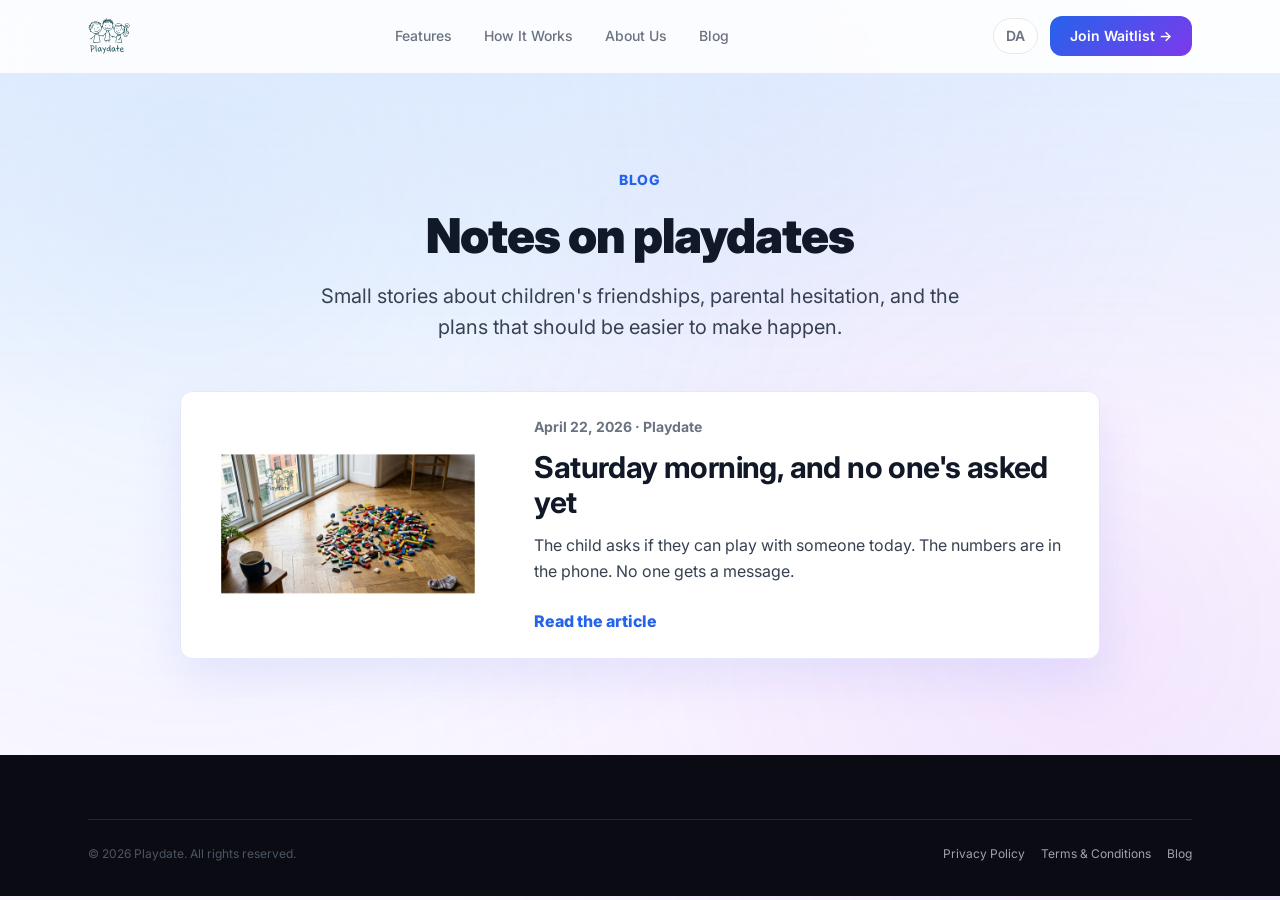
==== blog/index.html @ 5e4b8d81 "Add blog section" ====
<!DOCTYPE html>
<html lang="da">
<head>
  <meta charset="UTF-8">
  <meta name="viewport" content="width=device-width, initial-scale=1.0">
  <title>Blog — Playdate</title>
  <meta name="description" content="Fortællinger og noter om legeaftaler, børneliv og de små sociale tærskler i familielivet.">
  <link rel="canonical" href="https://skalvilege.dk/blog/">
  <meta name="robots" content="index, follow">

  <meta property="og:title" content="Blog — Playdate">
  <meta property="og:description" content="Fortællinger og noter om legeaftaler, børneliv og de små sociale tærskler i familielivet.">
  <meta property="og:type" content="website">
  <meta property="og:url" content="https://skalvilege.dk/blog/">
  <meta property="og:locale" content="da_DK">
  <meta property="og:locale:alternate" content="en_GB">
  <meta property="og:site_name" content="Playdate">
  <meta property="og:image" content="https://skalvilege.dk/assets/blog/playdate-19-04.jpg">

  <meta name="twitter:card" content="summary_large_image">
  <meta name="twitter:title" content="Blog — Playdate">
  <meta name="twitter:description" content="Fortællinger og noter om legeaftaler, børneliv og de små sociale tærskler i familielivet.">
  <meta name="twitter:image" content="https://skalvilege.dk/assets/blog/playdate-19-04.jpg">

  <script type="application/ld+json">
  {
    "@context": "https://schema.org",
    "@type": "Blog",
    "name": "Playdate Blog",
    "description": "Fortællinger og noter om legeaftaler, børneliv og de små sociale tærskler i familielivet.",
    "url": "https://skalvilege.dk/blog/",
    "inLanguage": ["da", "en"],
    "publisher": {
      "@type": "Organization",
      "name": "Playdate",
      "logo": {
        "@type": "ImageObject",
        "url": "https://skalvilege.dk/assets/logo-color.svg"
      }
    },
    "blogPost": [
      {
        "@type": "BlogPosting",
        "headline": "Lørdag formiddag, og ingen har spurgt endnu",
        "alternativeHeadline": "Saturday morning, and no one's asked yet",
        "url": "https://skalvilege.dk/blog/lordag-formiddag/",
        "datePublished": "2026-04-22",
        "author": {
          "@type": "Organization",
          "name": "Playdate"
        }
      }
    ]
  }
  </script>

  <meta name="theme-color" content="#2563eb">
  <link rel="icon" type="image/svg+xml" href="../assets/logo-no-background.svg">
  <link rel="apple-touch-icon" href="../assets/logo.png">
  <link rel="alternate" hreflang="da" href="https://skalvilege.dk/blog/">
  <link rel="alternate" hreflang="en" href="https://skalvilege.dk/blog/">
  <link rel="alternate" hreflang="x-default" href="https://skalvilege.dk/blog/">
  <link rel="alternate" type="application/rss+xml" title="Playdate Blog" href="/blog/feed.xml">
  <link rel="preconnect" href="https://fonts.googleapis.com">
  <link rel="preconnect" href="https://fonts.gstatic.com" crossorigin>
  <link href="https://fonts.googleapis.com/css2?family=Inter:wght@400;500;600;700;800;900&display=swap" rel="stylesheet">
  <link rel="stylesheet" href="../css/styles.css?v=__VERSION__">
  <script defer src="../js/blog-i18n.js?v=__VERSION__"></script>
</head>
<body data-blog-page="index">
  <nav class="nav">
    <div class="nav-inner">
      <a href="/" class="nav-logo" aria-label="Playdate">
        <img src="../assets/logo-no-background.svg" alt="Playdate" width="36" height="36">
      </a>
      <ul class="nav-links">
        <li><a href="/#features" data-blog-i18n="nav.features">Funktioner</a></li>
        <li><a href="/#how-it-works" data-blog-i18n="nav.how">Sådan virker det</a></li>
        <li><a href="/#founders" data-blog-i18n="nav.about">Om os</a></li>
        <li><a href="/blog/" aria-current="page" data-blog-i18n="nav.blog">Blog</a></li>
      </ul>
      <div class="nav-actions">
        <button id="lang-toggle" class="lang-toggle" type="button" aria-label="Switch language">
          <span data-blog-i18n="lang.toggle">EN</span>
        </button>
        <a href="/#cta" class="btn btn-primary btn-primary-sm" data-blog-i18n="nav.cta">Tilmeld venteliste →</a>
      </div>
    </div>
  </nav>

  <main>
    <section class="blog-hero">
      <div class="container">
        <p class="eyebrow" data-blog-i18n="blog.index.eyebrow">Blog</p>
        <h1 data-blog-i18n="blog.index.title">Noter om legeaftaler</h1>
        <p data-blog-i18n="blog.index.text">Små fortællinger om børneliv, forældretøven og de aftaler, der gerne må blive lidt lettere at få til at ske.</p>
      </div>
    </section>

    <section class="blog-list-section">
      <div class="container">
        <article class="blog-card">
          <a href="/blog/lordag-formiddag/" class="blog-card-image" aria-label="Læs Lørdag formiddag, og ingen har spurgt endnu" data-blog-i18n-aria="blog.card.aria">
            <img src="../assets/blog/playdate-19-04.jpg" alt="Et barn bygger LEGO lørdag formiddag, mens en forælder overvejer en legeaftale" data-blog-i18n-alt="blog.image.alt" width="1408" height="768">
          </a>
          <div class="blog-card-body">
            <p class="post-meta" data-blog-i18n="blog.post.date">22. april 2026 · Playdate</p>
            <h2><a href="/blog/lordag-formiddag/" data-blog-i18n="blog.post.title">Lørdag formiddag, og ingen har spurgt endnu</a></h2>
            <p data-blog-i18n="blog.post.excerpt">Barnet spørger, om man skal lege med nogen i dag. Numrene ligger i telefonen. Alligevel bliver der ikke skrevet.</p>
            <a href="/blog/lordag-formiddag/" class="read-more" data-blog-i18n="blog.read">Læs artiklen</a>
          </div>
        </article>
      </div>
    </section>
  </main>

  <footer class="footer">
    <div class="container">
      <div class="footer-bottom">
        <p data-blog-i18n="footer.copy">© 2026 Playdate. Alle rettigheder forbeholdes.</p>
        <div class="footer-links">
          <a href="/privacy-policy/" data-blog-i18n="footer.privacy">Privatlivspolitik</a>
          <a href="/terms.html" data-blog-i18n="footer.terms">Vilkår og betingelser</a>
          <a href="/blog/" data-blog-i18n="nav.blog">Blog</a>
        </div>
      </div>
    </div>
  </footer>
</body>
</html>
---- css/styles.css ----
/* ==========================================================================
   skalvilege.dk / Playdate — Design Tokens & Styles
   Blue → purple gradient system from the Playdate brand.
   ========================================================================== */

:root {
  /* Colors */
  --color-primary: #2563eb;
  --color-primary-dark: #1d4ed8;
  --color-accent: #7c3aed;
  --color-indigo: #4f46e5;
  --color-gradient: linear-gradient(135deg, #2563eb 0%, #7c3aed 100%);
  --color-gradient-soft: linear-gradient(135deg, #4f46e5 0%, #7c3aed 100%);

  --color-bg: #ffffff;
  --color-bg-soft: #f8f9ff;
  --color-bg-card: #ffffff;
  --color-bg-hero: linear-gradient(to bottom, #eff6ff 0%, #ffffff 50%, #faf5ff 100%);
  --color-bg-founders: linear-gradient(135deg, #f0f9ff 0%, #faf5ff 100%);
  --color-bg-dark: #0b0b14;

  --color-text: #111827;
  --color-text-secondary: #374151;
  --color-text-muted: #6b7280;
  --color-text-faint: #9ca3af;

  --color-border: #e5e7eb;
  --color-border-soft: #f0f0f5;

  --color-success-bg: #dcfce7;
  --color-success: #16a34a;

  --color-danish-red: #c60c30;

  /* Typography */
  --font-family: 'Inter', -apple-system, BlinkMacSystemFont, 'Segoe UI', sans-serif;

  --text-xs: 0.75rem;
  --text-sm: 0.875rem;
  --text-base: 1rem;
  --text-lg: 1.125rem;
  --text-xl: 1.25rem;
  --text-2xl: 1.5rem;
  --text-3xl: 1.875rem;
  --text-4xl: 2.25rem;
  --text-5xl: 3rem;
  --text-6xl: 3.75rem;

  /* Spacing */
  --space-xxs: 4px;
  --space-xs: 8px;
  --space-sm: 12px;
  --space-md: 16px;
  --space-lg: 24px;
  --space-xl: 32px;
  --space-2xl: 48px;
  --space-3xl: 64px;
  --space-4xl: 96px;

  /* Radius */
  --radius-sm: 8px;
  --radius-md: 12px;
  --radius-lg: 16px;
  --radius-xl: 20px;
  --radius-2xl: 24px;
  --radius-full: 9999px;

  /* Shadows */
  --shadow-sm: 0 1px 2px rgba(0, 0, 0, 0.04);
  --shadow: 0 2px 8px rgba(0, 0, 0, 0.06);
  --shadow-md: 0 4px 20px rgba(99, 102, 241, 0.08);
  --shadow-lg: 0 20px 48px rgba(99, 102, 241, 0.12);
  --shadow-xl: 0 32px 64px rgba(30, 20, 60, 0.35);
  --shadow-btn: 0 8px 24px rgba(99, 102, 241, 0.35);

  /* Transitions */
  --transition-fast: 150ms ease;
  --transition-base: 250ms ease;
  --transition-slow: 400ms ease;
}

/* ==========================================================================
   Reset & Base
   ========================================================================== */

*,
*::before,
*::after {
  margin: 0;
  padding: 0;
  box-sizing: border-box;
}

html {
  scroll-behavior: smooth;
  -webkit-text-size-adjust: 100%;
}

body {
  font-family: var(--font-family);
  font-size: var(--text-base);
  line-height: 1.6;
  color: var(--color-text);
  background: var(--color-bg-hero);
  background-attachment: fixed;
  -webkit-font-smoothing: antialiased;
  -moz-osx-font-smoothing: grayscale;
  overflow-x: hidden;
  -webkit-tap-highlight-color: transparent;
  position: relative;
  min-height: 100vh;
}

body::before {
  content: "";
  position: fixed;
  inset: 0;
  pointer-events: none;
  z-index: -1;
  background:
    radial-gradient(circle at 15% 20%, rgba(59, 130, 246, 0.12) 0%, transparent 55%),
    radial-gradient(circle at 85% 70%, rgba(147, 51, 234, 0.10) 0%, transparent 55%),
    radial-gradient(circle at 60% 10%, rgba(99, 102, 241, 0.07) 0%, transparent 40%);
}

img,
svg {
  display: block;
  max-width: 100%;
}

a {
  color: var(--color-primary);
  text-decoration: none;
  transition: color var(--transition-fast);
}

a:hover {
  color: var(--color-primary-dark);
}

h1, h2, h3, h4 {
  color: var(--color-text);
  line-height: 1.2;
  letter-spacing: -0.02em;
}

button {
  font-family: inherit;
  cursor: pointer;
  border: none;
  background: none;
}

/* ==========================================================================
   Layout
   ========================================================================== */

.container {
  width: 100%;
  max-width: 1152px;
  margin: 0 auto;
  padding: 0 var(--space-lg);
}

.section {
  padding: var(--space-3xl) 0;
}

.section-sm {
  padding: var(--space-2xl) 0;
}

.section-header {
  text-align: center;
  margin-bottom: var(--space-2xl);
}

.section-header h2 {
  font-size: var(--text-3xl);
  font-weight: 700;
  margin-bottom: var(--space-sm);
}

.section-header p {
  color: var(--color-text-muted);
  max-width: 560px;
  margin: 0 auto;
}

.grad-text {
  background: var(--color-gradient);
  -webkit-background-clip: text;
  -webkit-text-fill-color: transparent;
  background-clip: text;
}

/* ==========================================================================
   Buttons
   ========================================================================== */

.btn {
  display: inline-flex;
  align-items: center;
  justify-content: center;
  gap: var(--space-xs);
  padding: var(--space-sm) var(--space-lg);
  font-family: var(--font-family);
  font-size: var(--text-base);
  font-weight: 600;
  border-radius: var(--radius-md);
  cursor: pointer;
  transition: all var(--transition-fast);
  text-decoration: none;
  line-height: 1.4;
  min-height: 48px;
  white-space: nowrap;
}

.btn-primary {
  background: var(--color-gradient);
  color: #fff;
  padding: 14px 28px;
  border-radius: var(--radius-md);
}

.btn-primary:hover {
  color: #fff;
  opacity: 0.92;
  transform: translateY(-1px);
  box-shadow: var(--shadow-btn);
}

.btn-primary:active {
  transform: translateY(0);
}

.btn-primary-sm {
  padding: 10px 20px;
  font-size: var(--text-sm);
  min-height: 40px;
}

.btn-outline {
  border: 2px solid var(--color-primary);
  color: var(--color-primary);
  padding: 12px 26px;
  background: transparent;
}

.btn-outline:hover {
  background: #eff6ff;
  color: var(--color-primary);
  transform: translateY(-1px);
}

.btn-white {
  background: #fff;
  color: var(--color-primary-dark);
  font-weight: 700;
  padding: 14px 28px;
  border-radius: var(--radius-md);
}

.btn-white:hover {
  background: #eff6ff;
  color: var(--color-primary-dark);
}

/* ==========================================================================
   Navigation
   ========================================================================== */

.nav {
  position: sticky;
  top: 0;
  z-index: 100;
  background: rgba(255, 255, 255, 0.85);
  backdrop-filter: blur(12px);
  -webkit-backdrop-filter: blur(12px);
  border-bottom: 1px solid transparent;
  transition: border-color var(--transition-base);
}

.nav--scrolled {
  border-bottom-color: var(--color-border);
}

.nav-inner {
  max-width: 1152px;
  margin: 0 auto;
  padding: var(--space-md) var(--space-lg);
  display: flex;
  align-items: center;
  justify-content: space-between;
  gap: var(--space-md);
}

.nav-logo img {
  height: 36px;
  width: auto;
}

.nav-links {
  display: none;
  list-style: none;
  gap: var(--space-xl);
}

.nav-links a {
  font-size: var(--text-sm);
  font-weight: 500;
  color: var(--color-text-muted);
  transition: color var(--transition-fast);
}

.nav-links a:hover {
  color: var(--color-primary);
}

.nav-actions {
  display: flex;
  align-items: center;
  gap: var(--space-sm);
}

.lang-toggle {
  display: inline-flex;
  align-items: center;
  justify-content: center;
  padding: var(--space-xxs) var(--space-sm);
  font-family: var(--font-family);
  font-size: var(--text-sm);
  font-weight: 600;
  color: var(--color-text-muted);
  background: #fff;
  border: 1.5px solid var(--color-border);
  border-radius: var(--radius-full);
  transition: all var(--transition-fast);
  min-width: 44px;
  min-height: 36px;
  line-height: 1;
}

.lang-toggle:hover {
  border-color: var(--color-primary);
  color: var(--color-primary);
}

.lang-toggle:active {
  transform: scale(0.96);
}

/* ==========================================================================
   Hero
   ========================================================================== */

.hero {
  padding: var(--space-2xl) 0 var(--space-3xl);
}

.hero-inner {
  display: flex;
  flex-direction: column;
  align-items: center;
  gap: var(--space-3xl);
}

.hero-copy {
  flex: 1;
  text-align: center;
}

.hero-badge {
  display: inline-flex;
  align-items: center;
  gap: var(--space-xs);
  padding: 6px 16px;
  background: #eff6ff;
  color: var(--color-primary-dark);
  border: 1px solid #bfdbfe;
  border-radius: var(--radius-full);
  font-size: var(--text-sm);
  font-weight: 600;
  margin-bottom: var(--space-lg);
}

.flag-dk {
  width: 20px;
  height: 14px;
  border-radius: 2px;
  flex-shrink: 0;
}

.hero h1 {
  font-size: var(--text-5xl);
  font-weight: 900;
  line-height: 1.08;
  letter-spacing: -0.03em;
  margin-bottom: var(--space-md);
}

.hero-sub {
  font-size: var(--text-lg);
  color: var(--color-text-secondary);
  max-width: 540px;
  margin: 0 auto var(--space-sm);
  font-weight: 500;
  line-height: 1.5;
}

.hero-body {
  font-size: var(--text-base);
  color: var(--color-text-muted);
  max-width: 540px;
  margin: 0 auto var(--space-xl);
  line-height: 1.65;
}

.hero-actions {
  display: flex;
  flex-direction: column;
  gap: var(--space-sm);
  justify-content: center;
  margin-bottom: var(--space-xl);
}

.trust-badges {
  display: flex;
  flex-wrap: wrap;
  justify-content: center;
  gap: var(--space-lg);
  font-size: var(--text-sm);
  color: var(--color-text-muted);
}

.trust-badge {
  display: inline-flex;
  align-items: center;
  gap: var(--space-xs);
}

.check {
  width: 20px;
  height: 20px;
  background: var(--color-success-bg);
  color: var(--color-success);
  border-radius: var(--radius-full);
  display: inline-flex;
  align-items: center;
  justify-content: center;
  font-size: 11px;
  font-weight: 700;
}

/* ==========================================================================
   Phone Mockup
   ========================================================================== */

.phone-wrap {
  position: relative;
  flex-shrink: 0;
  perspective: 1000px;
}

.phone-glow {
  position: absolute;
  inset: 0;
  z-index: -1;
  filter: blur(60px);
  opacity: 0.4;
  background: radial-gradient(circle, #6366f1 0%, #7c3aed 60%, transparent 100%);
  transform: scale(1.2);
}

.phone {
  width: 260px;
  height: 520px;
  background: #fff;
  border-radius: 40px;
  box-shadow: 0 0 0 10px #1a1a2e, var(--shadow-xl);
  overflow: hidden;
  position: relative;
  transform: rotateY(-8deg) rotateX(3deg);
}

.phone-notch {
  position: absolute;
  top: 0;
  left: 50%;
  transform: translateX(-50%);
  width: 80px;
  height: 22px;
  background: #1a1a2e;
  border-radius: 0 0 16px 16px;
  z-index: 10;
}

.phone-screen {
  height: 100%;
  background: var(--color-bg-soft);
  padding-top: 28px;
  overflow: hidden;
  position: relative;
}

.phone-topbar {
  padding: 12px 16px 8px;
  background: var(--color-gradient);
  color: #fff;
  display: flex;
  align-items: center;
  justify-content: space-between;
}

.phone-greeting p:first-child {
  font-size: 10px;
  opacity: 0.85;
  margin-bottom: 1px;
}

.phone-greeting p:last-child {
  font-size: 14px;
  font-weight: 700;
}

.phone-avatar {
  width: 32px;
  height: 32px;
  border-radius: 50%;
  background: rgba(255, 255, 255, 0.2);
  overflow: hidden;
}

.phone-avatar img {
  width: 100%;
  height: 100%;
  object-fit: cover;
}

.phone-content {
  padding: 12px;
  overflow-y: auto;
  height: calc(100% - 80px);
}

.phone-card {
  background: #fff;
  border-radius: 14px;
  padding: 12px;
  margin-bottom: 10px;
  box-shadow: 0 2px 8px rgba(0, 0, 0, 0.06);
}

.phone-card-label {
  font-size: 10px;
  color: var(--color-text-muted);
  font-weight: 600;
  text-transform: uppercase;
  letter-spacing: 0.05em;
  margin-bottom: 6px;
}

.phone-row {
  display: flex;
  align-items: center;
  gap: 8px;
}

.phone-pic {
  width: 36px;
  height: 36px;
  border-radius: 50%;
  overflow: hidden;
  flex-shrink: 0;
}

.phone-pic-sm {
  width: 32px;
  height: 32px;
}

.phone-pic img {
  width: 100%;
  height: 100%;
  object-fit: cover;
}

.phone-name {
  font-size: 12px;
  font-weight: 600;
  color: var(--color-text);
}

.phone-meta {
  font-size: 10px;
  color: var(--color-text-muted);
}

.phone-pill {
  margin-left: auto;
  background: var(--color-success-bg);
  color: var(--color-success);
  font-size: 10px;
  font-weight: 600;
  padding: 2px 7px;
  border-radius: 20px;
}

.phone-invite {
  background: #eff6ff;
  border: 1px solid #bfdbfe;
  border-radius: 14px;
  padding: 10px 12px;
  margin-bottom: 10px;
}

.phone-invite-title {
  font-size: 10px;
  font-weight: 700;
  color: var(--color-primary-dark);
  margin-bottom: 4px;
}

.phone-invite p {
  font-size: 11px;
  color: var(--color-text-secondary);
}

.phone-invite-actions {
  display: flex;
  gap: 6px;
  margin-top: 8px;
}

.phone-btn {
  flex: 1;
  font-size: 10px;
  font-weight: 600;
  padding: 5px;
  border-radius: 8px;
}

.phone-btn-primary {
  background: var(--color-gradient);
  color: #fff;
}

.phone-btn-secondary {
  background: #f3f4f6;
  color: var(--color-text-muted);
}

.phone-section-title {
  font-size: 11px;
  font-weight: 700;
  color: var(--color-text-secondary);
  margin-bottom: 6px;
}

.phone-suggestion {
  background: #fff;
  border-radius: 14px;
  padding: 10px 12px;
  margin-bottom: 8px;
  box-shadow: 0 2px 8px rgba(0, 0, 0, 0.05);
  display: flex;
  align-items: center;
  gap: 10px;
}

.phone-suggestion-body {
  flex: 1;
  min-width: 0;
}

.phone-suggestion-body p:first-child {
  font-size: 11px;
  font-weight: 600;
  color: var(--color-text);
}

.phone-suggestion-body p:nth-child(2) {
  font-size: 10px;
  color: var(--color-text-muted);
  margin-bottom: 3px;
}

.phone-emoji {
  font-size: 13px;
}

.phone-invite-btn {
  background: var(--color-gradient);
  color: #fff;
  font-size: 10px;
  font-weight: 600;
  padding: 4px 9px;
  border-radius: 8px;
  flex-shrink: 0;
}

.phone-nav {
  position: absolute;
  bottom: 0;
  left: 0;
  right: 0;
  background: #fff;
  border-top: 1px solid var(--color-border-soft);
  display: flex;
  padding: 8px 0 12px;
}

.phone-nav-item {
  flex: 1;
  text-align: center;
}

.phone-nav-icon {
  font-size: 16px;
}

.phone-nav-label {
  font-size: 8px;
  color: var(--color-text-faint);
  font-weight: 600;
}

.phone-nav-item--active .phone-nav-label {
  color: var(--color-primary);
}

/* ==========================================================================
   Features
   ========================================================================== */

.features {
  padding: var(--space-3xl) 0;
  background: linear-gradient(to bottom, rgba(219, 234, 254, 0.4) 0%, transparent 100%);
}

.feature-grid {
  display: grid;
  grid-template-columns: 1fr;
  gap: var(--space-lg);
}

.feature-card {
  background: #fff;
  border-radius: var(--radius-xl);
  padding: var(--space-xl);
  box-shadow: var(--shadow-sm);
  border: 1px solid #f3f4f6;
  transition: transform var(--transition-base), box-shadow var(--transition-base);
}

.feature-card:hover {
  transform: translateY(-4px);
  box-shadow: var(--shadow-lg);
}

.feature-icon {
  width: 48px;
  height: 48px;
  display: flex;
  align-items: center;
  justify-content: center;
  border-radius: var(--radius-md);
  font-size: 24px;
  margin-bottom: var(--space-md);
}

.feature-icon--blue { background: #dbeafe; }
.feature-icon--purple { background: #ede9fe; }
.feature-icon--green { background: #dcfce7; }
.feature-icon--yellow { background: #fef9c3; }
.feature-icon--pink { background: #fce7f3; }
.feature-icon--indigo { background: #e0e7ff; }

.feature-card h3 {
  font-size: var(--text-lg);
  font-weight: 700;
  margin-bottom: var(--space-xs);
}

.feature-card p {
  font-size: var(--text-sm);
  color: var(--color-text-muted);
  line-height: 1.6;
}

/* ==========================================================================
   How it works
   ========================================================================== */

.how {
  padding: var(--space-3xl) 0;
  background: #fff;
}

.steps {
  display: grid;
  grid-template-columns: 1fr;
  gap: var(--space-xl);
  max-width: 960px;
  margin: 0 auto;
  position: relative;
}

.step {
  text-align: center;
  position: relative;
}

.step-num {
  width: 64px;
  height: 64px;
  margin: 0 auto var(--space-md);
  border-radius: var(--radius-xl);
  display: flex;
  align-items: center;
  justify-content: center;
  color: #fff;
  font-size: var(--text-2xl);
  font-weight: 700;
  box-shadow: var(--shadow-btn);
}

.step-num--1 { background: linear-gradient(135deg, #2563eb, #4f46e5); }
.step-num--2 { background: linear-gradient(135deg, #4f46e5, #7c3aed); }
.step-num--3 { background: linear-gradient(135deg, #7c3aed, #9d4edd); }

.step h3 {
  font-size: var(--text-lg);
  font-weight: 700;
  margin-bottom: var(--space-xs);
}

.step p {
  font-size: var(--text-sm);
  color: var(--color-text-muted);
  line-height: 1.6;
}

/* ==========================================================================
   Stats bar
   ========================================================================== */

.stats {
  padding: var(--space-xl) 0;
  border-top: 1px solid var(--color-border);
  border-bottom: 1px solid var(--color-border);
  background: #fff;
}

.stats-grid {
  max-width: 720px;
  margin: 0 auto;
  display: grid;
  grid-template-columns: repeat(3, 1fr);
  gap: var(--space-md);
  text-align: center;
}

.stat-value {
  font-size: var(--text-3xl);
  font-weight: 900;
}

.stat-label {
  color: var(--color-text-muted);
  font-size: var(--text-sm);
  margin-top: 4px;
}

.stat-flag {
  display: flex;
  justify-content: center;
  margin-bottom: 4px;
}

.stat-flag svg {
  width: 48px;
  height: 36px;
  border-radius: 4px;
}

/* ==========================================================================
   Testimonials
   ========================================================================== */

.testimonials {
  padding: var(--space-3xl) 0;
  background: #fff;
}

.testimonial-grid {
  display: grid;
  grid-template-columns: 1fr;
  gap: var(--space-lg);
}

.testimonial {
  background: #fff;
  border-radius: var(--radius-xl);
  padding: var(--space-xl);
  box-shadow: 0 4px 20px rgba(99, 102, 241, 0.08);
  border: 1px solid #e5e7ff;
}

.stars {
  color: #facc15;
  font-size: var(--text-sm);
  margin-bottom: var(--space-md);
}

.testimonial p {
  color: var(--color-text-secondary);
  font-size: var(--text-sm);
  line-height: 1.65;
  margin-bottom: var(--space-lg);
}

.testimonial-author {
  display: flex;
  align-items: center;
  gap: var(--space-sm);
}

.avatar {
  width: 36px;
  height: 36px;
  border-radius: 50%;
  overflow: hidden;
  background: linear-gradient(135deg, #60a5fa, #a78bfa);
  display: flex;
  align-items: center;
  justify-content: center;
  color: #fff;
  font-size: var(--text-sm);
  font-weight: 700;
  flex-shrink: 0;
}

.avatar img {
  width: 100%;
  height: 100%;
  object-fit: cover;
}

.testimonial-name {
  font-size: var(--text-sm);
  font-weight: 600;
  color: var(--color-text);
}

.testimonial-meta {
  font-size: var(--text-xs);
  color: var(--color-text-faint);
}

/* ==========================================================================
   Founders
   ========================================================================== */

.founders {
  padding: var(--space-3xl) 0;
  background: var(--color-bg-founders);
}

.founders-grid {
  display: grid;
  grid-template-columns: 1fr;
  gap: var(--space-lg);
  margin-bottom: var(--space-2xl);
}

.founder {
  background: #fff;
  border-radius: var(--radius-xl);
  padding: var(--space-xl);
  box-shadow: var(--shadow-sm);
  border: 1px solid #f3f4f6;
  transition: transform var(--transition-base), box-shadow var(--transition-base);
}

.founder:hover {
  transform: translateY(-4px);
  box-shadow: var(--shadow-lg);
}

.founder-head {
  display: flex;
  align-items: center;
  gap: var(--space-md);
  margin-bottom: var(--space-md);
}

.founder-pic {
  width: 56px;
  height: 56px;
  border-radius: var(--radius-lg);
  overflow: hidden;
  flex-shrink: 0;
}

.founder-pic img {
  width: 100%;
  height: 100%;
  object-fit: cover;
}

.founder-name {
  display: block;
  font-size: var(--text-xl);
  font-weight: 700;
  color: var(--color-text);
  transition: color var(--transition-fast);
}

.founder-name:hover {
  color: var(--color-primary);
}

.founder-role {
  font-size: var(--text-sm);
  color: var(--color-text-faint);
  margin-top: 2px;
}

.founder-bio {
  font-size: var(--text-sm);
  color: var(--color-text-secondary);
  line-height: 1.7;
}

.mission {
  background: #fff;
  border-radius: var(--radius-xl);
  padding: var(--space-2xl);
  box-shadow: var(--shadow-sm);
  border: 1px solid #e0e7ff;
  max-width: 760px;
  margin: 0 auto;
  text-align: center;
}

.mission h3 {
  font-size: var(--text-xl);
  font-weight: 700;
  margin-bottom: var(--space-md);
}

.mission p {
  color: var(--color-text-secondary);
  line-height: 1.7;
}

/* ==========================================================================
   Blog
   ========================================================================== */

.blog-hero {
  padding: var(--space-4xl) 0 var(--space-2xl);
  text-align: center;
  background: linear-gradient(to bottom, rgba(219, 234, 254, 0.55), rgba(255, 255, 255, 0));
}

.eyebrow {
  margin-bottom: var(--space-md);
  font-size: var(--text-sm);
  font-weight: 800;
  color: var(--color-primary);
  text-transform: uppercase;
  letter-spacing: 0.06em;
}

.blog-hero h1 {
  max-width: 760px;
  margin: 0 auto var(--space-md);
  font-size: var(--text-5xl);
  font-weight: 900;
}

.blog-hero p:last-child {
  max-width: 660px;
  margin: 0 auto;
  font-size: var(--text-xl);
  color: var(--color-text-secondary);
  line-height: 1.55;
}

.blog-list-section {
  padding: 0 0 var(--space-4xl);
}

.blog-card {
  display: grid;
  grid-template-columns: 1fr;
  gap: var(--space-xl);
  align-items: center;
  max-width: 920px;
  margin: 0 auto;
  padding: var(--space-lg);
  background: #fff;
  border: 1px solid #e5e7ff;
  border-radius: var(--radius-md);
  box-shadow: var(--shadow-lg);
}

.blog-card-image {
  display: block;
  overflow: hidden;
  border-radius: var(--radius-md);
  aspect-ratio: 1408 / 768;
  background: #dbeafe;
}

.blog-card-image img {
  width: 100%;
  height: 100%;
  object-fit: cover;
}

.blog-card-body h2 {
  margin-bottom: var(--space-sm);
  font-size: var(--text-3xl);
  line-height: 1.16;
}

.blog-card-body h2 a {
  color: var(--color-text);
}

.blog-card-body p:not(.post-meta) {
  margin-bottom: var(--space-lg);
  color: var(--color-text-secondary);
  line-height: 1.65;
}

.post-meta {
  margin-bottom: var(--space-sm);
  font-size: var(--text-sm);
  font-weight: 700;
  color: var(--color-text-muted);
}

.read-more,
.back-link {
  font-size: var(--text-base);
  font-weight: 800;
  color: var(--color-primary);
}

.back-link {
  display: inline-flex;
  align-items: center;
  min-height: 40px;
  padding: var(--space-xs) var(--space-sm);
}

.back-link::before {
  content: "\2190";
  margin-right: var(--space-xs);
}

.post-header {
  padding: var(--space-4xl) 0 var(--space-2xl);
  text-align: center;
}

.post-header-inner {
  max-width: 900px;
}

.post-header .back-link {
  margin-bottom: var(--space-lg);
}

.post-header h1 {
  max-width: 840px;
  margin: 0 auto var(--space-lg);
  font-size: var(--text-5xl);
  font-weight: 900;
}

.post-dek {
  max-width: 720px;
  margin: 0 auto;
  font-size: var(--text-xl);
  color: var(--color-text-secondary);
  line-height: 1.55;
}

.post-hero-image {
  width: min(920px, calc(100% - 48px));
  margin: 0 auto var(--space-3xl);
  overflow: hidden;
  border-radius: var(--radius-md);
  background: #dbeafe;
  box-shadow: var(--shadow-lg);
}

.post-hero-image img {
  width: 100%;
  height: auto;
}

.post-content {
  max-width: 740px;
  margin: 0 auto;
  padding: 0 var(--space-lg) var(--space-4xl);
}

.post-content p {
  margin-bottom: var(--space-lg);
  font-size: var(--text-lg);
  line-height: 1.8;
  color: var(--color-text-secondary);
}

/* ==========================================================================
   Waitlist CTA
   ========================================================================== */

.cta {
  padding: var(--space-4xl) 0;
  background: var(--color-gradient);
  color: #fff;
  text-align: center;
}

.cta-badge {
  display: inline-block;
  background: rgba(255, 255, 255, 0.15);
  border: 1px solid rgba(255, 255, 255, 0.2);
  color: #fff;
  padding: 6px 16px;
  border-radius: var(--radius-full);
  font-size: var(--text-sm);
  font-weight: 600;
  margin-bottom: var(--space-md);
}

.cta h2 {
  color: #fff;
  font-size: var(--text-4xl);
  font-weight: 900;
  line-height: 1.1;
  margin-bottom: var(--space-md);
}

.cta-sub {
  color: #dbeafe;
  font-size: var(--text-lg);
  max-width: 560px;
  margin: 0 auto var(--space-2xl);
  line-height: 1.5;
}

.signup-form {
  max-width: 520px;
  margin: 0 auto var(--space-md);
  display: flex;
  flex-direction: column;
  gap: var(--space-sm);
}

.signup-form input[type="email"] {
  flex: 1;
  padding: 16px 20px;
  font-family: var(--font-family);
  font-size: 16px;
  border: none;
  border-radius: var(--radius-md);
  background: #fff;
  color: var(--color-text);
  outline: none;
  min-height: 52px;
}

.signup-form input[type="email"]:focus {
  box-shadow: 0 0 0 3px rgba(255, 255, 255, 0.5);
}

.signup-form input[type="email"]::placeholder {
  color: var(--color-text-faint);
}

.signup-form button {
  padding: 16px 28px;
  font-family: var(--font-family);
  font-size: var(--text-base);
  font-weight: 700;
  color: var(--color-primary-dark);
  background: #fff;
  border-radius: var(--radius-md);
  transition: all var(--transition-fast);
  min-height: 52px;
  white-space: nowrap;
}

.signup-form button:hover {
  background: #eff6ff;
}

.signup-note {
  color: #bfdbfe;
  font-size: var(--text-sm);
}

.signup-success {
  display: none;
  max-width: 520px;
  margin: 0 auto;
  padding: var(--space-md) var(--space-lg);
  background: rgba(255, 255, 255, 0.15);
  border: 1px solid rgba(255, 255, 255, 0.3);
  border-radius: var(--radius-md);
  color: #fff;
  font-weight: 500;
}

.signup-success.visible {
  display: block;
}

/* ==========================================================================
   Store buttons
   ========================================================================== */

.store-buttons {
  display: flex;
  gap: var(--space-md);
  justify-content: center;
  flex-wrap: wrap;
  margin-top: var(--space-2xl);
}

.store-btn {
  display: inline-flex;
  align-items: center;
  gap: 10px;
  padding: 10px 18px;
  background: #000;
  color: #fff;
  border-radius: var(--radius-md);
  text-decoration: none;
  transition: all var(--transition-fast);
  min-height: 52px;
  opacity: 0.85;
}

.store-btn:hover {
  color: #fff;
  opacity: 1;
  transform: translateY(-2px);
}

.store-btn[aria-disabled="true"] {
  cursor: default;
  pointer-events: none;
}

.store-btn svg {
  width: 24px;
  height: 24px;
  fill: #fff;
  flex-shrink: 0;
}

.store-btn-text {
  display: flex;
  flex-direction: column;
  line-height: 1.15;
  text-align: left;
}

.store-btn-label {
  font-size: 10px;
  opacity: 0.75;
}

.store-btn-name {
  font-size: var(--text-sm);
  font-weight: 600;
}

/* ==========================================================================
   Footer
   ========================================================================== */

.footer {
  background: var(--color-bg-dark);
  color: #9ca3af;
  padding: var(--space-3xl) 0 var(--space-xl);
}

.footer-grid {
  display: grid;
  grid-template-columns: 1fr;
  gap: var(--space-xl);
  margin-bottom: var(--space-xl);
}

.footer-brand img {
  height: 40px;
  margin-bottom: var(--space-md);
}

.footer-brand p {
  font-size: var(--text-sm);
  line-height: 1.65;
  max-width: 320px;
}

.footer h4 {
  color: #fff;
  font-size: var(--text-base);
  font-weight: 600;
  margin-bottom: var(--space-md);
}

.footer ul {
  list-style: none;
  display: flex;
  flex-direction: column;
  gap: var(--space-xs);
}

.footer ul a,
.footer ul li {
  font-size: var(--text-sm);
  color: #9ca3af;
  transition: color var(--transition-fast);
}

.footer ul a:hover {
  color: #fff;
}

.footer-contact p {
  font-size: var(--text-sm);
  margin-bottom: var(--space-xs);
}

.footer-contact-btn {
  font-family: var(--font-family);
  font-size: var(--text-sm);
  color: #9ca3af;
  text-decoration: underline;
  text-underline-offset: 2px;
  padding: 0;
  margin-top: var(--space-md);
}

.footer-contact-btn:hover {
  color: #fff;
}

.footer-bottom {
  padding-top: var(--space-lg);
  border-top: 1px solid #1f2937;
  display: flex;
  flex-direction: column;
  gap: var(--space-xs);
  align-items: center;
  justify-content: space-between;
  font-size: var(--text-xs);
  color: #4b5563;
  text-align: center;
}

.footer-links {
  display: flex;
  flex-wrap: wrap;
  justify-content: center;
  gap: var(--space-md);
}

.footer-links a {
  color: #9ca3af;
}

.footer-links a:hover {
  color: #fff;
}

/* ==========================================================================
   Contact modal
   ========================================================================== */

.modal {
  position: fixed;
  inset: 0;
  z-index: 1000;
  display: flex;
  align-items: center;
  justify-content: center;
  padding: var(--space-md);
}

.modal[hidden] {
  display: none;
}

.modal-backdrop {
  position: absolute;
  inset: 0;
  background: rgba(0, 0, 0, 0.5);
  cursor: pointer;
}

.modal-dialog {
  position: relative;
  width: 100%;
  max-width: 520px;
  max-height: 90vh;
  overflow-y: auto;
  padding: var(--space-xl);
  background: #fff;
  border-radius: var(--radius-xl);
  box-shadow: var(--shadow-lg);
}

.modal-close {
  position: absolute;
  top: var(--space-sm);
  right: var(--space-sm);
  width: 36px;
  height: 36px;
  display: flex;
  align-items: center;
  justify-content: center;
  font-size: 1.75rem;
  line-height: 1;
  color: var(--color-text-muted);
  border-radius: var(--radius-full);
  transition: background var(--transition-fast), color var(--transition-fast);
}

.modal-close:hover {
  background: #f3f4f6;
  color: var(--color-text);
}

.modal-dialog h2 {
  font-size: var(--text-2xl);
  font-weight: 700;
  margin-bottom: var(--space-xs);
  padding-right: var(--space-xl);
}

.modal-dialog > p {
  color: var(--color-text-muted);
  margin-bottom: var(--space-lg);
}

.contact-form {
  display: flex;
  flex-direction: column;
  gap: var(--space-sm);
}

.contact-form input,
.contact-form textarea {
  width: 100%;
  padding: 12px 16px;
  font-family: var(--font-family);
  font-size: 16px;
  border: 1.5px solid var(--color-border);
  border-radius: var(--radius-md);
  background: #fff;
  color: var(--color-text);
  outline: none;
  transition: border-color var(--transition-fast), box-shadow var(--transition-fast);
  min-height: 48px;
}

.contact-form textarea {
  resize: vertical;
  min-height: 120px;
  line-height: 1.5;
}

.contact-form input:focus,
.contact-form textarea:focus {
  border-color: var(--color-primary);
  box-shadow: 0 0 0 3px rgba(37, 99, 235, 0.15);
}

.contact-form .btn {
  margin-top: var(--space-xs);
  width: 100%;
}

.contact-form.hidden {
  display: none;
}

.contact-success,
.contact-error {
  display: none;
  margin-top: var(--space-sm);
  padding: var(--space-md);
  border-radius: var(--radius-md);
  font-weight: 500;
}

.contact-success {
  background: rgba(22, 163, 74, 0.1);
  border: 1px solid rgba(22, 163, 74, 0.3);
  color: var(--color-success);
}

.contact-success.visible {
  display: block;
}

.contact-error {
  background: rgba(220, 38, 38, 0.08);
  border: 1px solid rgba(220, 38, 38, 0.3);
  color: #dc2626;
}

.contact-error:not([hidden]) {
  display: block;
}

/* ==========================================================================
   Animations
   ========================================================================== */

@keyframes fadeUp {
  from { opacity: 0; transform: translateY(24px); }
  to { opacity: 1; transform: translateY(0); }
}

.fade-up { animation: fadeUp 0.7s ease-out forwards; }
.fade-up-1 { animation: fadeUp 0.7s 0.15s ease-out both; }
.fade-up-2 { animation: fadeUp 0.7s 0.30s ease-out both; }
.fade-up-3 { animation: fadeUp 0.7s 0.45s ease-out both; }

[data-animate] {
  opacity: 0;
  transform: translateY(20px);
  transition: opacity var(--transition-slow), transform var(--transition-slow);
}

[data-animate].visible {
  opacity: 1;
  transform: translateY(0);
}

[data-animate-delay="1"] { transition-delay: 100ms; }
[data-animate-delay="2"] { transition-delay: 200ms; }
[data-animate-delay="3"] { transition-delay: 300ms; }

/* ==========================================================================
   Utilities
   ========================================================================== */

.hidden {
  display: none !important;
}

.text-center {
  text-align: center;
}

/* ==========================================================================
   Responsive — Narrow mobile (≤ 420px)
   ========================================================================== */

@media (max-width: 640px) {
  .hero h1 {
    font-size: var(--text-3xl);
    letter-spacing: -0.02em;
  }

  .hero-sub {
    font-size: var(--text-base);
  }

  .cta h2 {
    font-size: var(--text-3xl);
  }

  .nav-logo img {
    height: 32px;
  }

  .container {
    padding: 0 var(--space-md);
  }

  .hero {
    padding: var(--space-xl) 0 var(--space-2xl);
  }

  .blog-hero {
    padding: var(--space-2xl) 0 var(--space-xl);
  }

  .blog-hero h1,
  .post-header h1 {
    font-size: var(--text-3xl);
    overflow-wrap: break-word;
  }

  .blog-hero p:last-child,
  .post-dek,
  .post-content p {
    font-size: var(--text-base);
  }

  .blog-card {
    padding: var(--space-md);
    gap: var(--space-lg);
  }

  .post-header {
    padding: var(--space-2xl) 0 var(--space-xl);
  }

  .post-hero-image {
    width: calc(100% - 32px);
    margin-bottom: var(--space-xl);
  }

  .post-content {
    padding: 0 var(--space-md) var(--space-2xl);
  }
}

/* ==========================================================================
   Responsive — Tablet (≥ 720px)
   ========================================================================== */

@media (min-width: 720px) {
  .hero-actions {
    flex-direction: row;
  }

  .signup-form {
    flex-direction: row;
  }

  .feature-grid {
    grid-template-columns: repeat(2, 1fr);
  }

  .testimonial-grid,
  .founders-grid,
  .steps {
    grid-template-columns: repeat(3, 1fr);
    gap: var(--space-lg);
  }

  .steps::before {
    content: "";
    position: absolute;
    top: 32px;
    left: calc(16.67% + 40px);
    right: calc(16.67% + 40px);
    height: 2px;
    background: var(--color-gradient);
    opacity: 0.2;
    z-index: 0;
  }

  .footer-grid {
    grid-template-columns: 1.4fr 1fr 1fr 1fr;
  }

  .footer-bottom {
    flex-direction: row;
    text-align: left;
  }

  .nav-links {
    display: flex;
  }

  .blog-card {
    grid-template-columns: minmax(220px, 0.55fr) 1fr;
  }
}

/* ==========================================================================
   Responsive — Desktop (≥ 1024px)
   ========================================================================== */

@media (min-width: 1024px) {
  .hero-inner {
    flex-direction: row;
    align-items: center;
    gap: var(--space-4xl);
  }

  .hero-copy {
    text-align: left;
  }

  .hero-sub,
  .hero-body {
    margin-left: 0;
    margin-right: 0;
  }

  .hero-actions {
    justify-content: flex-start;
  }

  .trust-badges {
    justify-content: flex-start;
  }

  .feature-grid {
    grid-template-columns: repeat(3, 1fr);
  }

  .hero h1 {
    font-size: var(--text-6xl);
  }

  .cta h2 {
    font-size: var(--text-5xl);
  }
}

/* ==========================================================================
   Touch devices — disable hover lifts
   ========================================================================== */

@media (hover: none) {
  .feature-card:hover,
  .founder:hover,
  .store-btn:hover,
  .btn-primary:hover {
    transform: none;
  }
}

/* ==========================================================================
   Reduced motion
   ========================================================================== */

@media (prefers-reduced-motion: reduce) {
  *,
  *::before,
  *::after {
    animation-duration: 0.01ms !important;
    animation-iteration-count: 1 !important;
    transition-duration: 0.01ms !important;
  }

  html {
    scroll-behavior: auto;
  }

  [data-animate],
  .fade-up,
  .fade-up-1,
  .fade-up-2,
  .fade-up-3 {
    opacity: 1;
    transform: none;
    animation: none;
  }
}

/* ==========================================================================
   Focus
   ========================================================================== */

:focus-visible {
  outline: 2px solid var(--color-primary);
  outline-offset: 2px;
}

input:focus-visible,
textarea:focus-visible {
  outline: none;
}

/* ==========================================================================
   Safe area
   ========================================================================== */

@supports (padding: env(safe-area-inset-bottom)) {
  .nav-inner {
    padding-left: calc(var(--space-lg) + env(safe-area-inset-left));
    padding-right: calc(var(--space-lg) + env(safe-area-inset-right));
  }

  .footer {
    padding-bottom: calc(var(--space-xl) + env(safe-area-inset-bottom));
  }
}
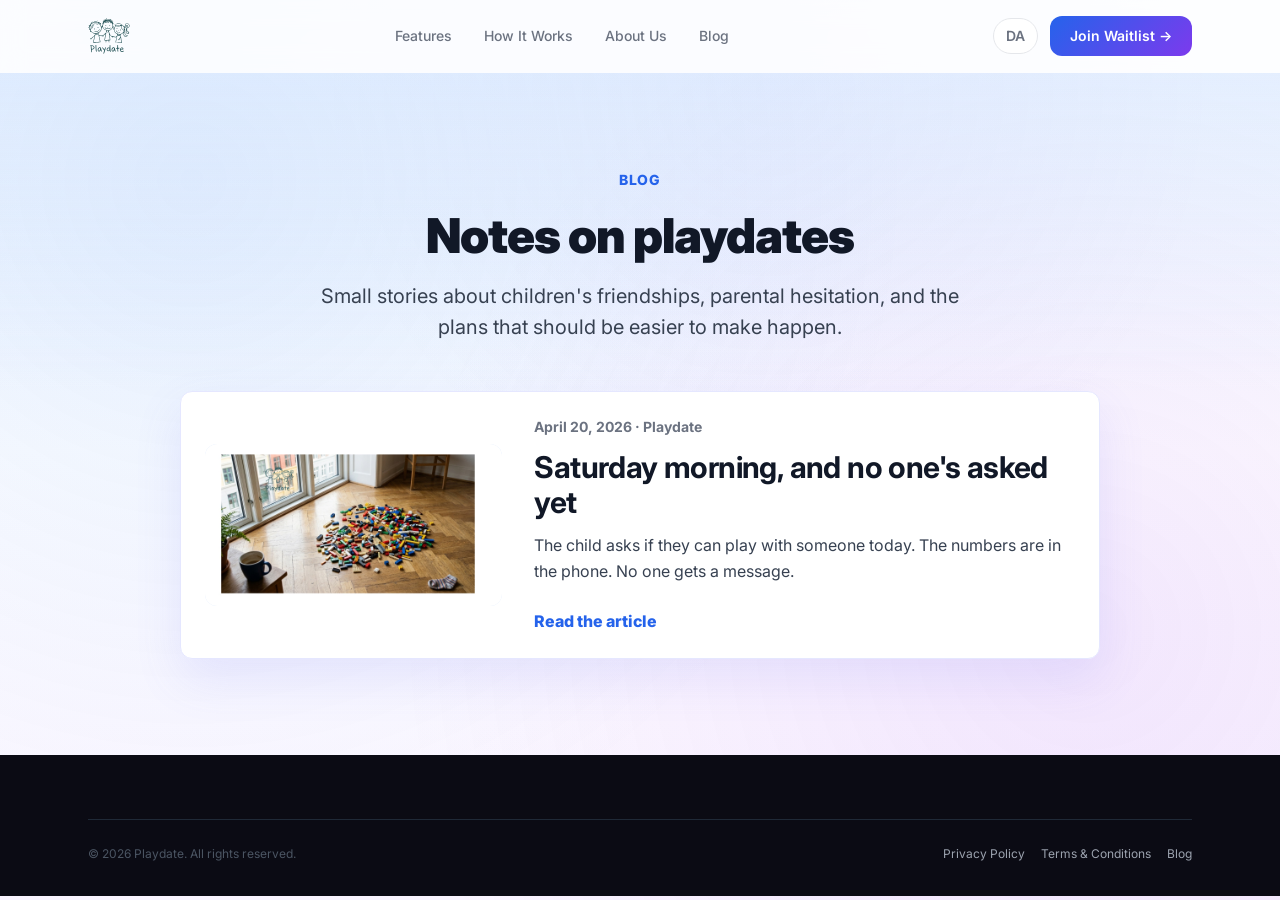
==== commit b80cd8e8: "Update blog post date" ====
--- a/blog/index.html
+++ b/blog/index.html
@@ -44,7 +44,7 @@
         "headline": "Lørdag formiddag, og ingen har spurgt endnu",
         "alternativeHeadline": "Saturday morning, and no one's asked yet",
         "url": "https://skalvilege.dk/blog/lordag-formiddag/",
-        "datePublished": "2026-04-22",
+        "datePublished": "2026-04-20",
         "author": {
           "@type": "Organization",
           "name": "Playdate"
@@ -104,7 +104,7 @@
             <img src="../assets/blog/playdate-19-04.jpg" alt="Et barn bygger LEGO lørdag formiddag, mens en forælder overvejer en legeaftale" data-blog-i18n-alt="blog.image.alt" width="1408" height="768">
           </a>
           <div class="blog-card-body">
-            <p class="post-meta" data-blog-i18n="blog.post.date">22. april 2026 · Playdate</p>
+            <p class="post-meta" data-blog-i18n="blog.post.date">20. april 2026 · Playdate</p>
             <h2><a href="/blog/lordag-formiddag/" data-blog-i18n="blog.post.title">Lørdag formiddag, og ingen har spurgt endnu</a></h2>
             <p data-blog-i18n="blog.post.excerpt">Barnet spørger, om man skal lege med nogen i dag. Numrene ligger i telefonen. Alligevel bliver der ikke skrevet.</p>
             <a href="/blog/lordag-formiddag/" class="read-more" data-blog-i18n="blog.read">Læs artiklen</a>
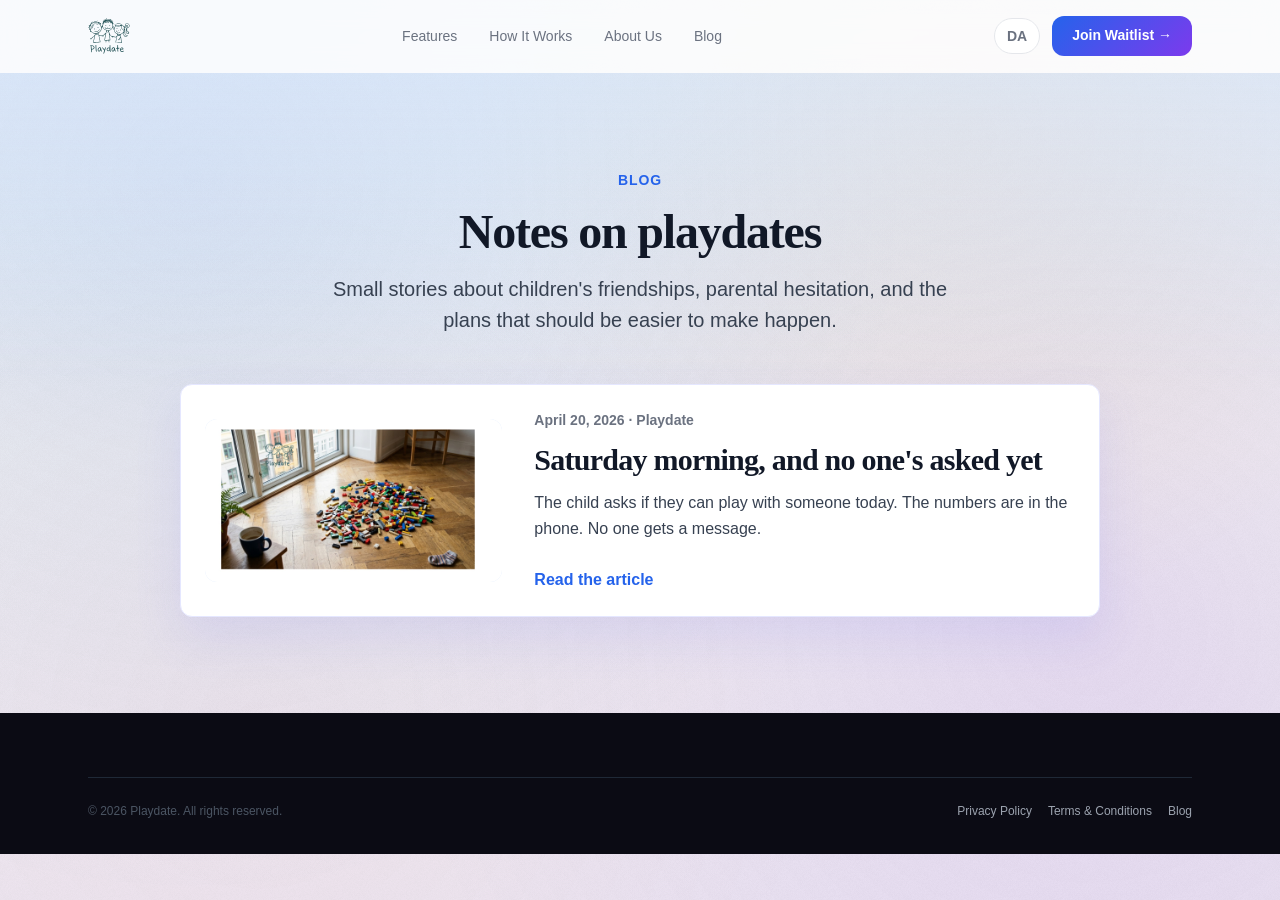
==== commit e1805a6e: "SEO + AI crawler optimization pass Add llms.txt, expand robots.txt with explicit allow for 18 AI cra" ====
--- a/blog/index.html
+++ b/blog/index.html
@@ -5,50 +5,61 @@
   <meta name="viewport" content="width=device-width, initial-scale=1.0">
   <title>Blog — Playdate</title>
   <meta name="description" content="Fortællinger og noter om legeaftaler, børneliv og de små sociale tærskler i familielivet.">
-  <link rel="canonical" href="https://skalvilege.dk/blog/">
+  <link rel="canonical" href="https://incubatordk.github.io/skalvilege.dk/blog/">
   <meta name="robots" content="index, follow">
 
   <meta property="og:title" content="Blog — Playdate">
   <meta property="og:description" content="Fortællinger og noter om legeaftaler, børneliv og de små sociale tærskler i familielivet.">
   <meta property="og:type" content="website">
-  <meta property="og:url" content="https://skalvilege.dk/blog/">
+  <meta property="og:url" content="https://incubatordk.github.io/skalvilege.dk/blog/">
   <meta property="og:locale" content="da_DK">
   <meta property="og:locale:alternate" content="en_GB">
   <meta property="og:site_name" content="Playdate">
-  <meta property="og:image" content="https://skalvilege.dk/assets/blog/playdate-19-04.jpg">
+  <meta property="og:image" content="https://incubatordk.github.io/skalvilege.dk/assets/blog/playdate-19-04.jpg">
 
   <meta name="twitter:card" content="summary_large_image">
   <meta name="twitter:title" content="Blog — Playdate">
   <meta name="twitter:description" content="Fortællinger og noter om legeaftaler, børneliv og de små sociale tærskler i familielivet.">
-  <meta name="twitter:image" content="https://skalvilege.dk/assets/blog/playdate-19-04.jpg">
+  <meta name="twitter:image" content="https://incubatordk.github.io/skalvilege.dk/assets/blog/playdate-19-04.jpg">
 
   <script type="application/ld+json">
   {
     "@context": "https://schema.org",
-    "@type": "Blog",
-    "name": "Playdate Blog",
-    "description": "Fortællinger og noter om legeaftaler, børneliv og de små sociale tærskler i familielivet.",
-    "url": "https://skalvilege.dk/blog/",
-    "inLanguage": ["da", "en"],
-    "publisher": {
-      "@type": "Organization",
-      "name": "Playdate",
-      "logo": {
-        "@type": "ImageObject",
-        "url": "https://skalvilege.dk/assets/logo-color.svg"
-      }
-    },
-    "blogPost": [
+    "@graph": [
       {
-        "@type": "BlogPosting",
-        "headline": "Lørdag formiddag, og ingen har spurgt endnu",
-        "alternativeHeadline": "Saturday morning, and no one's asked yet",
-        "url": "https://skalvilege.dk/blog/lordag-formiddag/",
-        "datePublished": "2026-04-20",
-        "author": {
+        "@type": "Blog",
+        "name": "Playdate Blog",
+        "description": "Fortællinger og noter om legeaftaler, børneliv og de små sociale tærskler i familielivet.",
+        "url": "https://incubatordk.github.io/skalvilege.dk/blog/",
+        "inLanguage": ["da", "en"],
+        "publisher": {
           "@type": "Organization",
-          "name": "Playdate"
-        }
+          "name": "Playdate",
+          "logo": {
+            "@type": "ImageObject",
+            "url": "https://incubatordk.github.io/skalvilege.dk/assets/logo-color.svg"
+          }
+        },
+        "blogPost": [
+          {
+            "@type": "BlogPosting",
+            "headline": "Lørdag formiddag, og ingen har spurgt endnu",
+            "alternativeHeadline": "Saturday morning, and no one's asked yet",
+            "url": "https://incubatordk.github.io/skalvilege.dk/blog/lordag-formiddag/",
+            "datePublished": "2026-04-20",
+            "author": {
+              "@type": "Organization",
+              "name": "Playdate"
+            }
+          }
+        ]
+      },
+      {
+        "@type": "BreadcrumbList",
+        "itemListElement": [
+          { "@type": "ListItem", "position": 1, "name": "Playdate", "item": "https://incubatordk.github.io/skalvilege.dk/" },
+          { "@type": "ListItem", "position": 2, "name": "Blog", "item": "https://incubatordk.github.io/skalvilege.dk/blog/" }
+        ]
       }
     ]
   }
@@ -57,10 +68,9 @@
   <meta name="theme-color" content="#2563eb">
   <link rel="icon" type="image/svg+xml" href="../assets/logo-no-background.svg">
   <link rel="apple-touch-icon" href="../assets/logo.png">
-  <link rel="alternate" hreflang="da" href="https://skalvilege.dk/blog/">
-  <link rel="alternate" hreflang="en" href="https://skalvilege.dk/blog/">
-  <link rel="alternate" hreflang="x-default" href="https://skalvilege.dk/blog/">
-  <link rel="alternate" type="application/rss+xml" title="Playdate Blog" href="/blog/feed.xml">
+  <link rel="manifest" href="../manifest.webmanifest">
+  <link rel="alternate" hreflang="x-default" href="https://incubatordk.github.io/skalvilege.dk/blog/">
+  <link rel="alternate" type="application/rss+xml" title="Playdate Blog" href="feed.xml">
   <link rel="preconnect" href="https://fonts.googleapis.com">
   <link rel="preconnect" href="https://fonts.gstatic.com" crossorigin>
   <link href="https://fonts.googleapis.com/css2?family=Inter:wght@400;500;600;700;800;900&display=swap" rel="stylesheet">
@@ -70,20 +80,20 @@
 <body data-blog-page="index">
   <nav class="nav">
     <div class="nav-inner">
-      <a href="/" class="nav-logo" aria-label="Playdate">
+      <a href="../" class="nav-logo" aria-label="Playdate">
         <img src="../assets/logo-no-background.svg" alt="Playdate" width="36" height="36">
       </a>
       <ul class="nav-links">
-        <li><a href="/#features" data-blog-i18n="nav.features">Funktioner</a></li>
-        <li><a href="/#how-it-works" data-blog-i18n="nav.how">Sådan virker det</a></li>
-        <li><a href="/#founders" data-blog-i18n="nav.about">Om os</a></li>
-        <li><a href="/blog/" aria-current="page" data-blog-i18n="nav.blog">Blog</a></li>
+        <li><a href="../#features" data-blog-i18n="nav.features">Funktioner</a></li>
+        <li><a href="../#how-it-works" data-blog-i18n="nav.how">Sådan virker det</a></li>
+        <li><a href="../#founders" data-blog-i18n="nav.about">Om os</a></li>
+        <li><a href="./" aria-current="page" data-blog-i18n="nav.blog">Blog</a></li>
       </ul>
       <div class="nav-actions">
         <button id="lang-toggle" class="lang-toggle" type="button" aria-label="Switch language">
           <span data-blog-i18n="lang.toggle">EN</span>
         </button>
-        <a href="/#cta" class="btn btn-primary btn-primary-sm" data-blog-i18n="nav.cta">Tilmeld venteliste →</a>
+        <a href="../#cta" class="btn btn-primary btn-primary-sm" data-blog-i18n="nav.cta">Tilmeld venteliste →</a>
       </div>
     </div>
   </nav>
@@ -100,14 +110,14 @@
     <section class="blog-list-section">
       <div class="container">
         <article class="blog-card">
-          <a href="/blog/lordag-formiddag/" class="blog-card-image" aria-label="Læs Lørdag formiddag, og ingen har spurgt endnu" data-blog-i18n-aria="blog.card.aria">
-            <img src="../assets/blog/playdate-19-04.jpg" alt="Et barn bygger LEGO lørdag formiddag, mens en forælder overvejer en legeaftale" data-blog-i18n-alt="blog.image.alt" width="1408" height="768">
+          <a href="lordag-formiddag/" class="blog-card-image" aria-label="Læs Lørdag formiddag, og ingen har spurgt endnu" data-blog-i18n-aria="blog.card.aria">
+            <img src="../assets/blog/playdate-19-04.jpg" alt="Et barn bygger LEGO lørdag formiddag, mens en forælder overvejer en legeaftale" data-blog-i18n-alt="blog.image.alt" width="1408" height="768" loading="lazy" decoding="async">
           </a>
           <div class="blog-card-body">
             <p class="post-meta" data-blog-i18n="blog.post.date">20. april 2026 · Playdate</p>
-            <h2><a href="/blog/lordag-formiddag/" data-blog-i18n="blog.post.title">Lørdag formiddag, og ingen har spurgt endnu</a></h2>
+            <h2><a href="lordag-formiddag/" data-blog-i18n="blog.post.title">Lørdag formiddag, og ingen har spurgt endnu</a></h2>
             <p data-blog-i18n="blog.post.excerpt">Barnet spørger, om man skal lege med nogen i dag. Numrene ligger i telefonen. Alligevel bliver der ikke skrevet.</p>
-            <a href="/blog/lordag-formiddag/" class="read-more" data-blog-i18n="blog.read">Læs artiklen</a>
+            <a href="lordag-formiddag/" class="read-more" data-blog-i18n="blog.read">Læs artiklen</a>
           </div>
         </article>
       </div>
@@ -119,9 +129,9 @@
       <div class="footer-bottom">
         <p data-blog-i18n="footer.copy">© 2026 Playdate. Alle rettigheder forbeholdes.</p>
         <div class="footer-links">
-          <a href="/privacy-policy/" data-blog-i18n="footer.privacy">Privatlivspolitik</a>
-          <a href="/terms.html" data-blog-i18n="footer.terms">Vilkår og betingelser</a>
-          <a href="/blog/" data-blog-i18n="nav.blog">Blog</a>
+          <a href="../privacy-policy/" data-blog-i18n="footer.privacy">Privatlivspolitik</a>
+          <a href="../terms.html" data-blog-i18n="footer.terms">Vilkår og betingelser</a>
+          <a href="./" data-blog-i18n="nav.blog">Blog</a>
         </div>
       </div>
     </div>
--- a/css/styles.css
+++ b/css/styles.css
@@ -12,6 +12,11 @@
   --color-gradient: linear-gradient(135deg, #2563eb 0%, #7c3aed 100%);
   --color-gradient-soft: linear-gradient(135deg, #4f46e5 0%, #7c3aed 100%);
 
+  /* Warm accent — used sparingly to break the blue→purple monochrome */
+  --color-warm: #f59e0b;
+  --color-warm-soft: #fef3c7;
+  --color-coral: #fb7185;
+
   --color-bg: #ffffff;
   --color-bg-soft: #f8f9ff;
   --color-bg-card: #ffffff;
@@ -33,7 +38,8 @@
   --color-danish-red: #c60c30;
 
   /* Typography */
-  --font-family: 'Inter', -apple-system, BlinkMacSystemFont, 'Segoe UI', sans-serif;
+  --font-family: 'Manrope', -apple-system, BlinkMacSystemFont, 'Segoe UI', sans-serif;
+  --font-display: 'Fraunces', ui-serif, Georgia, 'Times New Roman', serif;
 
   --text-xs: 0.75rem;
   --text-sm: 0.875rem;
@@ -120,7 +126,21 @@
   background:
     radial-gradient(circle at 15% 20%, rgba(59, 130, 246, 0.12) 0%, transparent 55%),
     radial-gradient(circle at 85% 70%, rgba(147, 51, 234, 0.10) 0%, transparent 55%),
-    radial-gradient(circle at 60% 10%, rgba(99, 102, 241, 0.07) 0%, transparent 40%);
+    radial-gradient(circle at 75% 15%, rgba(245, 158, 11, 0.08) 0%, transparent 40%),
+    radial-gradient(circle at 20% 80%, rgba(251, 113, 133, 0.06) 0%, transparent 45%);
+}
+
+/* Subtle grain — adds premium atmospheric depth */
+body::after {
+  content: "";
+  position: fixed;
+  inset: 0;
+  pointer-events: none;
+  z-index: -1;
+  opacity: 0.35;
+  mix-blend-mode: multiply;
+  background-image: url("data:image/svg+xml;utf8,<svg viewBox='0 0 200 200' xmlns='http://www.w3.org/2000/svg'><filter id='n'><feTurbulence type='fractalNoise' baseFrequency='0.9' numOctaves='2' stitchTiles='stitch'/><feColorMatrix values='0 0 0 0 0  0 0 0 0 0  0 0 0 0 0  0 0 0 0.35 0'/></filter><rect width='100%25' height='100%25' filter='url(%23n)'/></svg>");
+  background-size: 180px 180px;
 }
 
 img,
@@ -139,10 +159,19 @@
   color: var(--color-primary-dark);
 }
 
-h1, h2, h3, h4 {
+h1, h2 {
+  font-family: var(--font-display);
+  font-optical-sizing: auto;
+  font-variation-settings: "opsz" 96;
+  color: var(--color-text);
+  line-height: 1.05;
+  letter-spacing: -0.025em;
+}
+
+h3, h4 {
   color: var(--color-text);
   line-height: 1.2;
-  letter-spacing: -0.02em;
+  letter-spacing: -0.01em;
 }
 
 button {
@@ -357,6 +386,8 @@
 
 .hero {
   padding: var(--space-2xl) 0 var(--space-3xl);
+  position: relative;
+  overflow: hidden;
 }
 
 .hero-inner {
@@ -364,6 +395,68 @@
   flex-direction: column;
   align-items: center;
   gap: var(--space-3xl);
+  position: relative;
+  z-index: 1;
+}
+
+/* Organic floating shapes */
+.hero-blobs {
+  position: absolute;
+  inset: 0;
+  pointer-events: none;
+  overflow: hidden;
+  z-index: 0;
+}
+
+.hero-blob {
+  position: absolute;
+  border-radius: 50%;
+  filter: blur(50px);
+  opacity: 0.55;
+  will-change: transform;
+}
+
+.hero-blob--1 {
+  width: 320px;
+  height: 320px;
+  top: -60px;
+  left: -80px;
+  background: radial-gradient(circle, #bfdbfe 0%, transparent 70%);
+  animation: blobDrift1 18s ease-in-out infinite;
+}
+
+.hero-blob--2 {
+  width: 280px;
+  height: 280px;
+  top: 20%;
+  right: -60px;
+  background: radial-gradient(circle, #fcd34d 0%, transparent 70%);
+  animation: blobDrift2 22s ease-in-out infinite;
+  opacity: 0.45;
+}
+
+.hero-blob--3 {
+  width: 360px;
+  height: 360px;
+  bottom: -120px;
+  left: 40%;
+  background: radial-gradient(circle, #ddd6fe 0%, transparent 70%);
+  animation: blobDrift3 26s ease-in-out infinite;
+}
+
+@keyframes blobDrift1 {
+  0%, 100% { transform: translate(0, 0) scale(1); }
+  50%      { transform: translate(40px, 30px) scale(1.08); }
+}
+
+@keyframes blobDrift2 {
+  0%, 100% { transform: translate(0, 0) scale(1); }
+  50%      { transform: translate(-50px, 40px) scale(0.92); }
+}
+
+@keyframes blobDrift3 {
+  0%, 100% { transform: translate(0, 0) scale(1); }
+  50%      { transform: translate(30px, -40px) scale(1.05); }
 }
 
 .hero-copy {
@@ -481,7 +574,14 @@
   box-shadow: 0 0 0 10px #1a1a2e, var(--shadow-xl);
   overflow: hidden;
   position: relative;
-  transform: rotateY(-8deg) rotateX(3deg);
+  transform: rotateY(-8deg) rotateX(3deg) translateY(0);
+  animation: phoneFloat 7s ease-in-out infinite;
+  will-change: transform;
+}
+
+@keyframes phoneFloat {
+  0%, 100% { transform: rotateY(-8deg) rotateX(3deg) translateY(0); }
+  50%      { transform: rotateY(-8deg) rotateX(3deg) translateY(-12px); }
 }
 
 .phone-notch {
@@ -751,12 +851,32 @@
   padding: var(--space-xl);
   box-shadow: var(--shadow-sm);
   border: 1px solid #f3f4f6;
-  transition: transform var(--transition-base), box-shadow var(--transition-base);
+  transition: transform var(--transition-base), box-shadow var(--transition-base), border-color var(--transition-base);
+  position: relative;
+  overflow: hidden;
+}
+
+.feature-card::before {
+  content: "";
+  position: absolute;
+  top: 0;
+  left: 0;
+  right: 0;
+  height: 3px;
+  background: var(--color-gradient);
+  transform: scaleX(0);
+  transform-origin: left;
+  transition: transform var(--transition-base);
 }
 
 .feature-card:hover {
   transform: translateY(-4px);
   box-shadow: var(--shadow-lg);
+  border-color: #e0e7ff;
+}
+
+.feature-card:hover::before {
+  transform: scaleX(1);
 }
 
 .feature-icon {
@@ -863,14 +983,22 @@
 }
 
 .stat-value {
-  font-size: var(--text-3xl);
+  font-family: var(--font-display);
+  font-optical-sizing: auto;
+  font-variation-settings: "opsz" 144;
+  font-size: var(--text-4xl);
   font-weight: 900;
+  line-height: 1;
+  letter-spacing: -0.04em;
 }
 
 .stat-label {
   color: var(--color-text-muted);
   font-size: var(--text-sm);
-  margin-top: 4px;
+  margin-top: 8px;
+  text-transform: uppercase;
+  letter-spacing: 0.08em;
+  font-weight: 600;
 }
 
 .stat-flag {
@@ -906,6 +1034,29 @@
   padding: var(--space-xl);
   box-shadow: 0 4px 20px rgba(99, 102, 241, 0.08);
   border: 1px solid #e5e7ff;
+  position: relative;
+  overflow: hidden;
+}
+
+.testimonial::before {
+  content: "\201C";
+  position: absolute;
+  top: -24px;
+  right: 8px;
+  font-family: var(--font-display);
+  font-weight: 900;
+  font-size: 180px;
+  line-height: 1;
+  color: transparent;
+  background: var(--color-gradient);
+  -webkit-background-clip: text;
+  background-clip: text;
+  opacity: 0.12;
+  pointer-events: none;
+}
+
+.testimonial p {
+  position: relative;
 }
 
 .stars {
@@ -1868,6 +2019,15 @@
     transform: none;
     animation: none;
   }
+
+  .hero-blob,
+  .phone {
+    animation: none !important;
+  }
+
+  .phone {
+    transform: rotateY(-8deg) rotateX(3deg);
+  }
 }
 
 /* ==========================================================================
